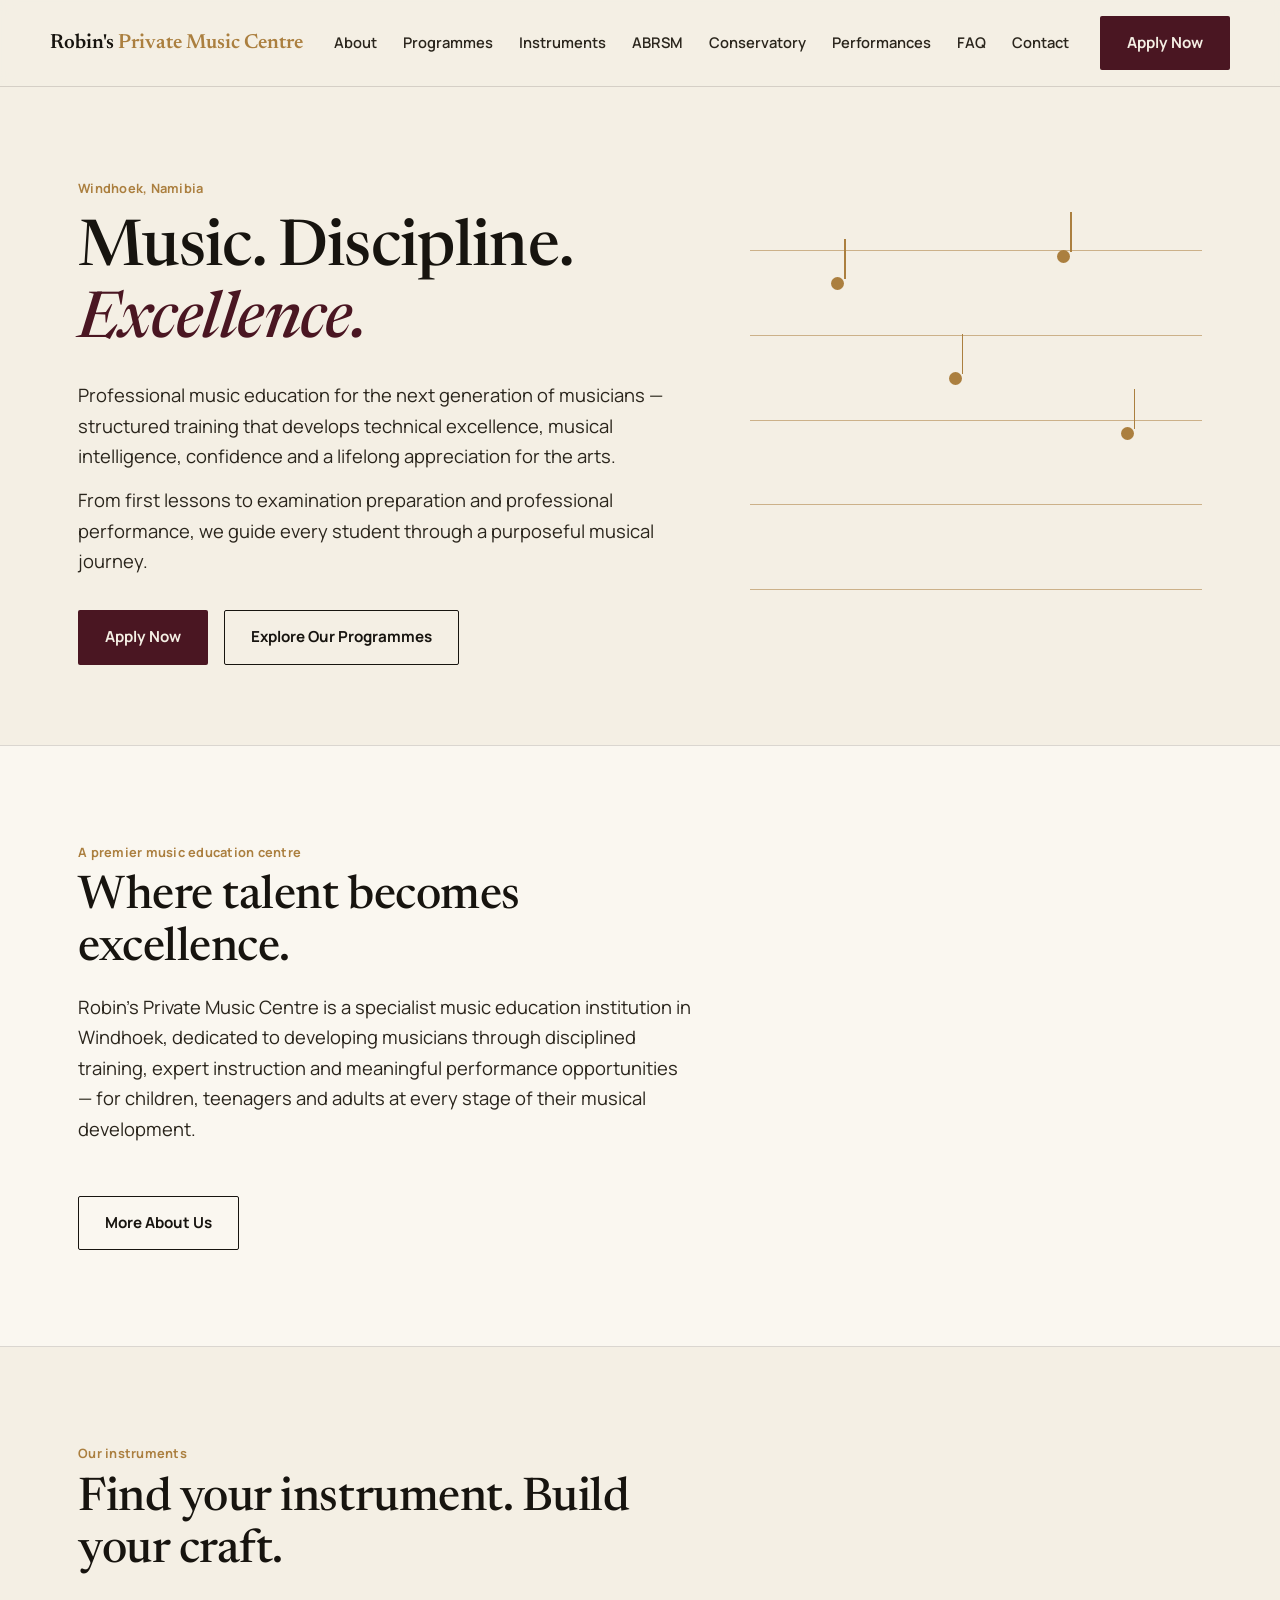
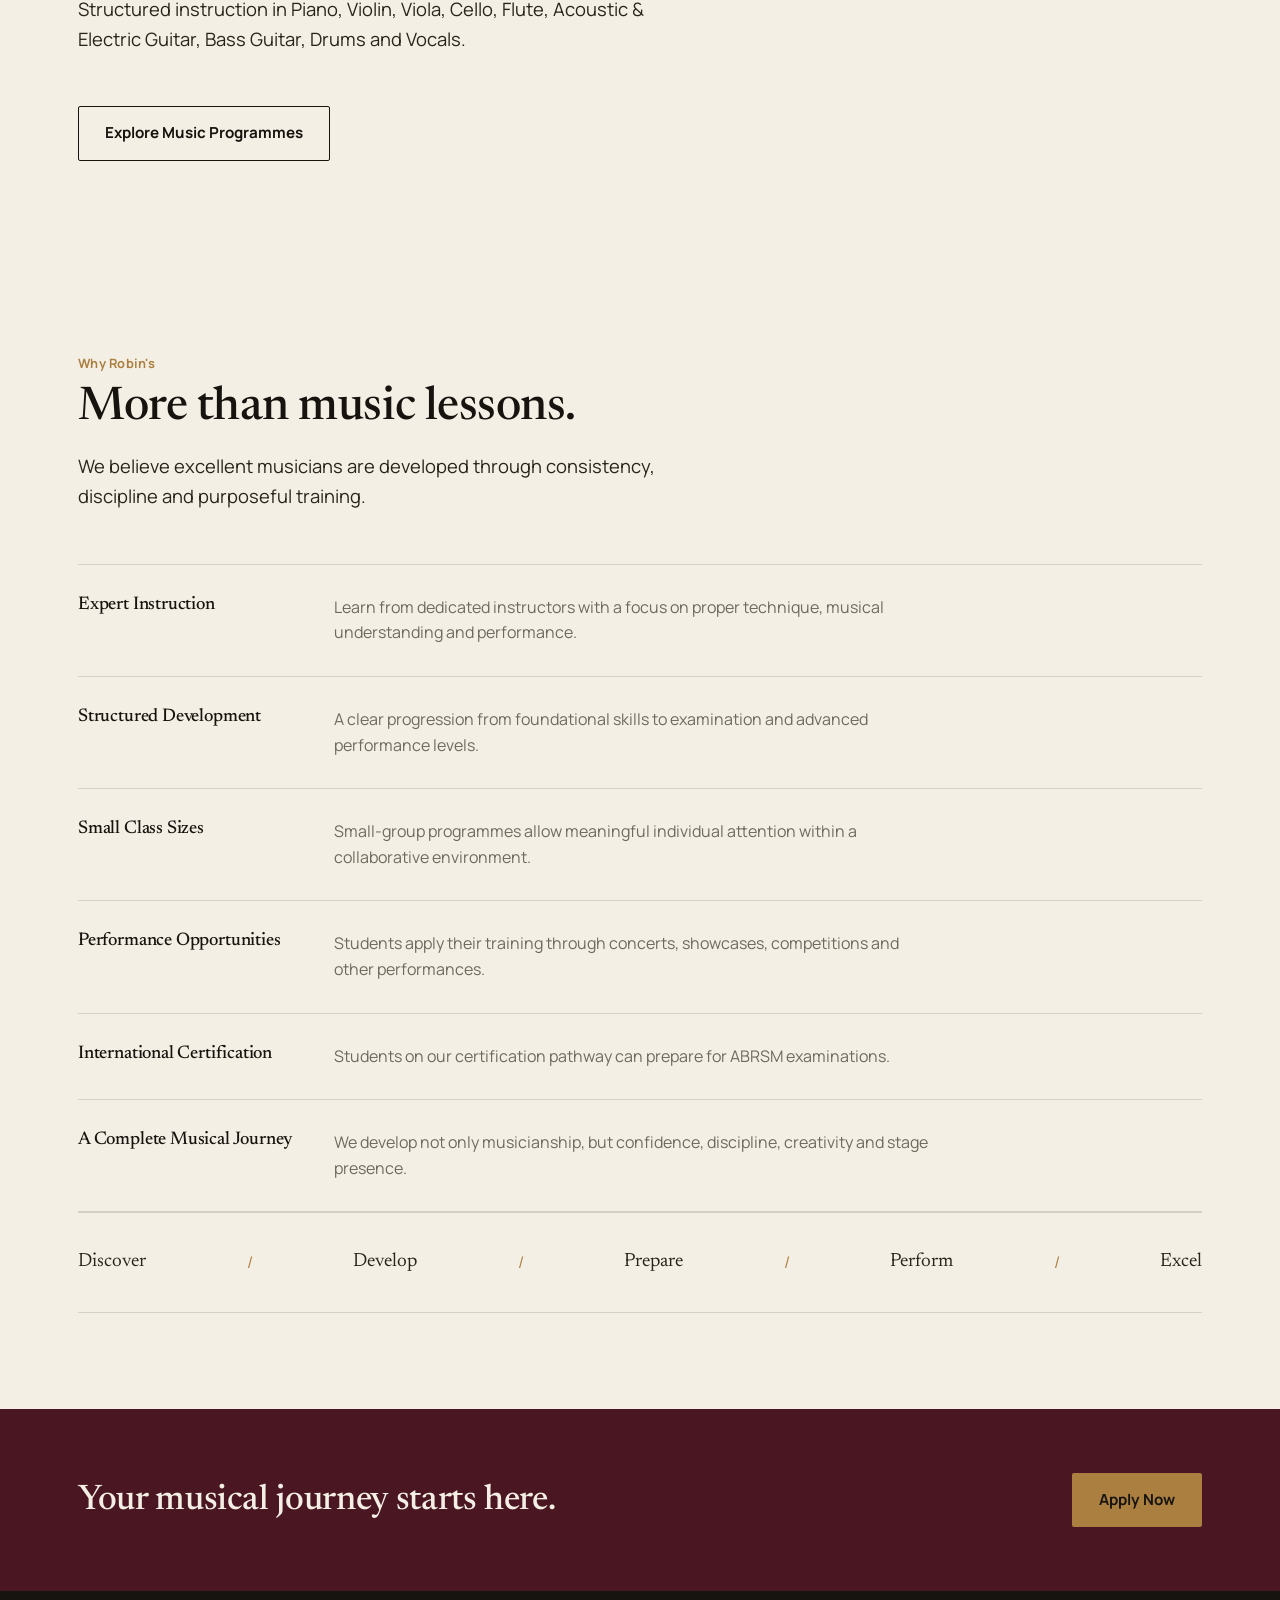
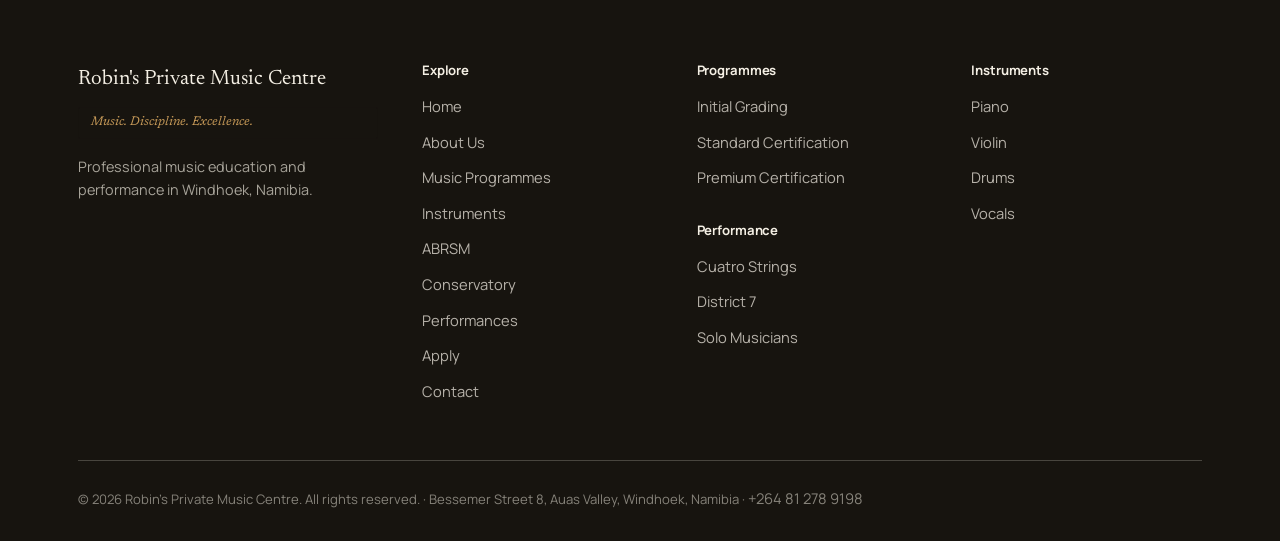
==== index.html @ 7d094260 "Add files via upload" ====
<!DOCTYPE html>
<html lang="en">
<head>
<meta charset="UTF-8">
<meta name="viewport" content="width=device-width, initial-scale=1.0">
<title>Home — Robin's Private Music Centre</title>
<meta name="description" content="Structured music education in Windhoek, Namibia — piano, strings, guitar, drums, vocals and more, with ABRSM certification pathways.">
<link rel="preconnect" href="https://fonts.googleapis.com">
<link rel="preconnect" href="https://fonts.gstatic.com" crossorigin>
<link href="https://fonts.googleapis.com/css2?family=Newsreader:ital,opsz,wght@0,6..72,400;0,6..72,500;0,6..72,600;1,6..72,400;1,6..72,500&family=Manrope:wght@400;500;600;700;800&display=swap" rel="stylesheet">
<link rel="stylesheet" href="css/styles.css">
</head>
<body>
<header>
  <div class="wrap nav-row">
    <a class="brand" href="index.html">Robin's <em>Private Music Centre</em></a>
    <button class="menu-toggle" id="menuToggle" aria-label="Toggle menu" aria-expanded="false">
      <span></span><span></span><span></span>
    </button>
    <nav class="main-nav" id="mainNav">
      <ul>
        <li><a href="about.html" data-page="about.html">About</a></li>
        <li><a href="programmes.html" data-page="programmes.html">Programmes</a></li>
        <li><a href="instruments.html" data-page="instruments.html">Instruments</a></li>
        <li><a href="abrsm.html" data-page="abrsm.html">ABRSM</a></li>
        <li><a href="conservatory.html" data-page="conservatory.html">Conservatory</a></li>
        <li><a href="performances.html" data-page="performances.html">Performances</a></li>
        <li><a href="faq.html" data-page="faq.html">FAQ</a></li>
        <li><a href="contact.html" data-page="contact.html">Contact</a></li>
      </ul>
    </nav>
    <div class="nav-cta">
      <a href="apply.html" class="btn btn-primary">Apply Now</a>
    </div>
  </div>
</header>

<main>

  <section class="hero" id="home">
    <div class="wrap hero-grid">
      <div>
        <span class="eyebrow-label">Windhoek, Namibia</span>
        <h1 style="margin-top:14px;">Music. Discipline. <i>Excellence.</i></h1>
        <p class="lede" style="margin-top:20px;">Professional music education for the next generation of musicians — structured training that develops technical excellence, musical intelligence, confidence and a lifelong appreciation for the arts.</p>
        <p class="lede" style="margin-top:14px;">From first lessons to examination preparation and professional performance, we guide every student through a purposeful musical journey.</p>
        <div class="hero-actions">
          <a href="apply.html" class="btn btn-primary">Apply Now</a>
          <a href="programmes.html" class="btn btn-outline">Explore Our Programmes</a>
        </div>
      </div>
      <div class="hero-art" aria-hidden="true">
        <div class="staff brass">
          <span></span><span></span><span></span><span></span><span></span>
        </div>
        <div class="note" style="left:18%; top:8%;"></div>
        <div class="note" style="left:44%; top:36%;"></div>
        <div class="note" style="left:68%; top:0%;"></div>
        <div class="note" style="left:82%; top:52%;"></div>
      </div>
    </div>
  </section>

  <section class="bg-paper">
    <div class="wrap">
      <div class="section-head">
        <span class="eyebrow-label">A premier music education centre</span>
        <h2>Where talent becomes excellence.</h2>
        <p class="lede">Robin's Private Music Centre is a specialist music education institution in Windhoek, dedicated to developing musicians through disciplined training, expert instruction and meaningful performance opportunities — for children, teenagers and adults at every stage of their musical development.</p>
      </div>
      <a href="about.html" class="btn btn-outline">More About Us</a>
    </div>
  </section>

  <section>
    <div class="wrap">
      <div class="section-head">
        <span class="eyebrow-label">Our instruments</span>
        <h2>Find your instrument. Build your craft.</h2>
        <p class="lede">Structured instruction in Piano, Violin, Viola, Cello, Flute, Acoustic &amp; Electric Guitar, Bass Guitar, Drums and Vocals.</p>
      </div>
      <a href="instruments.html" class="btn btn-outline">Explore Music Programmes</a>
    </div>
  </section>

  <section id="why">
    <div class="wrap">
      <div class="section-head">
        <span class="eyebrow-label">Why Robin's</span>
        <h2>More than music lessons.</h2>
        <p class="lede">We believe excellent musicians are developed through consistency, discipline and purposeful training.</p>
      </div>
      <div class="feature-list">
        <div class="feature-row"><h4>Expert Instruction</h4><p>Learn from dedicated instructors with a focus on proper technique, musical understanding and performance.</p></div>
        <div class="feature-row"><h4>Structured Development</h4><p>A clear progression from foundational skills to examination and advanced performance levels.</p></div>
        <div class="feature-row"><h4>Small Class Sizes</h4><p>Small-group programmes allow meaningful individual attention within a collaborative environment.</p></div>
        <div class="feature-row"><h4>Performance Opportunities</h4><p>Students apply their training through concerts, showcases, competitions and other performances.</p></div>
        <div class="feature-row"><h4>International Certification</h4><p>Students on our certification pathway can prepare for ABRSM examinations.</p></div>
        <div class="feature-row"><h4>A Complete Musical Journey</h4><p>We develop not only musicianship, but confidence, discipline, creativity and stage presence.</p></div>
      </div>
    </div>
    <div class="wrap">
      <div class="journey">
        <span>Discover</span><span class="arrow">/</span>
        <span>Develop</span><span class="arrow">/</span>
        <span>Prepare</span><span class="arrow">/</span>
        <span>Perform</span><span class="arrow">/</span>
        <span>Excel</span>
      </div>
    </div>
  </section>

  <section class="cta-band">
    <div class="wrap">
      <h2>Your musical journey starts here.</h2>
      <a href="apply.html" class="btn btn-brass">Apply Now</a>
    </div>
  </section>
</main>

<footer>
  <div class="wrap">
    <div class="footer-grid">
      <div>
        <div class="brand-foot">Robin's Private Music Centre</div>
        <p class="tag">Music. Discipline. Excellence.</p>
        <p style="font-size:0.9rem; max-width:32ch; color:rgba(244,239,228,0.65);">Professional music education and performance in Windhoek, Namibia.</p>
      </div>
      <div>
        <h4>Explore</h4>
        <ul>
          <li><a href="index.html">Home</a></li>
          <li><a href="about.html">About Us</a></li>
          <li><a href="programmes.html">Music Programmes</a></li>
          <li><a href="instruments.html">Instruments</a></li>
          <li><a href="abrsm.html">ABRSM</a></li>
          <li><a href="conservatory.html">Conservatory</a></li>
          <li><a href="performances.html">Performances</a></li>
          <li><a href="apply.html">Apply</a></li>
          <li><a href="contact.html">Contact</a></li>
        </ul>
      </div>
      <div>
        <h4>Programmes</h4>
        <ul>
          <li><a href="programmes.html">Initial Grading</a></li>
          <li><a href="programmes.html">Standard Certification</a></li>
          <li><a href="programmes.html">Premium Certification</a></li>
        </ul>
        <h4 style="margin-top:32px;">Performance</h4>
        <ul>
          <li><a href="performances.html">Cuatro Strings</a></li>
          <li><a href="performances.html">District 7</a></li>
          <li><a href="performances.html">Solo Musicians</a></li>
        </ul>
      </div>
      <div>
        <h4>Instruments</h4>
        <ul>
          <li><a href="instruments.html?i=Piano">Piano</a></li>
          <li><a href="instruments.html?i=Violin">Violin</a></li>
          <li><a href="instruments.html?i=Drums">Drums</a></li>
          <li><a href="instruments.html?i=Vocals">Vocals</a></li>
        </ul>
      </div>
    </div>
    <div class="footer-bottom">
      &copy; <span id="year"></span> Robin's Private Music Centre. All rights reserved. &middot; Bessemer Street 8, Auas Valley, Windhoek, Namibia &middot; <a href="tel:+264812789198" style="color:inherit;">+264 81 278 9198</a>
    </div>
  </div>
</footer>

<script src="js/main.js"></script>
</body>
</html>
---- css/styles.css ----
:root{
  --ink:#17140f;
  --ink-soft:#2a251c;
  --ivory:#f4efe4;
  --ivory-dim:#eae1cd;
  --paper:#faf7f0;
  --brass:#ab7f3f;
  --brass-light:#c79a58;
  --wine:#4a1622;
  --wood:#5c4030;
  --mute:#6f6a5e;
  --line: rgba(23,20,15,0.14);
  --line-on-dark: rgba(244,239,228,0.22);
  --serif:'Newsreader', Georgia, serif;
  --sans:'Manrope', -apple-system, sans-serif;
  --maxw: 1180px;
}
*{box-sizing:border-box;}
html{scroll-behavior:smooth;}
body{
  margin:0;
  background:var(--ivory);
  color:var(--ink);
  font-family:var(--sans);
  font-size:16px;
  line-height:1.6;
  -webkit-font-smoothing:antialiased;
}
img,svg{display:block;max-width:100%;}
a{color:inherit;}
.wrap{max-width:var(--maxw); margin:0 auto; padding:0 28px;}
h1,h2,h3,h4{font-family:var(--serif); font-weight:500; margin:0; line-height:1.12; letter-spacing:-0.01em;}
h1{font-size:clamp(2.4rem, 5.5vw, 4rem); font-weight:500;}
h2{font-size:clamp(1.9rem, 4vw, 2.9rem);}
h3{font-size:1.35rem;}
p{margin:0;}
.lede{font-size:1.15rem; color:var(--ink-soft); max-width:56ch; line-height:1.65;}
.eyebrow-label{font-family:var(--sans); font-size:0.8rem; color:var(--brass); font-weight:700; letter-spacing:0.02em;}
section{padding:96px 0;}
@media (max-width:720px){ section{padding:64px 0;} .wrap{padding:0 20px;} }

/* Staff-line motif */
.staff{display:flex; flex-direction:column; gap:7px; width:100%;}
.staff span{display:block; height:1px; background:var(--line);}
.staff.on-dark span{background:var(--line-on-dark);}
.staff.brass span{background:var(--brass); opacity:0.55;}

/* Buttons */
.btn{
  display:inline-flex; align-items:center; gap:10px;
  font-family:var(--sans); font-weight:700; font-size:0.95rem;
  padding:14px 26px; border-radius:2px; border:1px solid transparent;
  cursor:pointer; text-decoration:none; transition:background .2s ease, color .2s ease, border-color .2s ease;
}
.btn-primary{background:var(--wine); color:var(--ivory);}
.btn-primary:hover{background:#5f1c2b;}
.btn-outline{border-color:var(--ink); color:var(--ink); background:transparent;}
.btn-outline:hover{background:var(--ink); color:var(--ivory);}
.btn-outline-light{border-color:var(--line-on-dark); color:var(--ivory); background:transparent;}
.btn-outline-light:hover{background:var(--ivory); color:var(--ink);}
.btn-brass{background:var(--brass); color:var(--ink);}
.btn-brass:hover{background:var(--brass-light);}

/* Nav */
header{
  position:sticky; top:0; z-index:50;
  background:rgba(244,239,228,0.92); backdrop-filter:blur(8px);
  border-bottom:1px solid var(--line);
}
.nav-row{display:flex; align-items:center; justify-content:space-between; padding:16px 0;}
.brand{font-family:var(--serif); font-size:1.28rem; font-weight:600; text-decoration:none; color:var(--ink);}
.brand em{color:var(--brass); font-style:normal;}
nav ul{display:flex; gap:26px; list-style:none; margin:0; padding:0; align-items:center;}
nav a{text-decoration:none; font-size:0.92rem; font-weight:600; color:var(--ink-soft); padding:6px 0; border-bottom:1px solid transparent;}
nav a:hover, nav a.active{border-bottom-color:var(--brass); color:var(--ink);}
.nav-cta{display:flex; align-items:center; gap:18px;}
.menu-toggle{display:none; background:none; border:none; cursor:pointer; padding:6px;}
.menu-toggle span{display:block; width:24px; height:2px; background:var(--ink); margin:5px 0;}
@media (max-width:980px){
  nav.main-nav{position:fixed; top:65px; left:0; right:0; bottom:0; background:var(--ivory); padding:30px 28px; transform:translateX(100%); transition:transform .3s ease; overflow-y:auto;}
  nav.main-nav.open{transform:translateX(0);}
  nav.main-nav ul{flex-direction:column; align-items:flex-start; gap:6px;}
  nav.main-nav a{display:block; padding:14px 0; font-size:1.1rem; width:100%; border-bottom:1px solid var(--line);}
  .menu-toggle{display:block;}
  .nav-cta .btn{display:none;}
}

/* Page hero (subpages) */
.page-hero{padding:76px 0 64px; border-bottom:1px solid var(--line);}
.page-hero .eyebrow-label{display:block; margin-bottom:14px;}
.page-hero h1{margin-bottom:18px;}
.page-hero .lede{margin-top:0;}
.breadcrumb{font-size:0.82rem; color:var(--mute); margin-bottom:18px;}
.breadcrumb a{text-decoration:none; border-bottom:1px solid var(--line);}

/* Home hero */
.hero{padding:88px 0 80px; position:relative; overflow:hidden;}
.hero-grid{display:grid; grid-template-columns:1.15fr 0.85fr; gap:60px; align-items:center;}
@media (max-width:900px){ .hero-grid{grid-template-columns:1fr;} }
.hero h1{margin-bottom:22px;}
.hero h1 i{font-style:italic; color:var(--wine);}
.hero-actions{display:flex; gap:16px; margin-top:34px; flex-wrap:wrap;}
.hero-art{position:relative; height:340px;}
.hero-art .staff{position:absolute; inset:0; justify-content:space-between;}
.note{position:absolute; width:13px; height:13px; border-radius:50%; background:var(--brass);}
.note::after{content:''; position:absolute; right:-1.5px; top:-38px; width:1.5px; height:40px; background:var(--brass);}
@keyframes drawIn{ from{opacity:0; transform:translateY(14px);} to{opacity:1; transform:translateY(0);} }
.hero-grid > *{animation:drawIn .8s ease both;}
.hero-grid > *:nth-child(2){animation-delay:.15s;}

/* Section headers */
.section-head{max-width:640px; margin-bottom:52px;}
.section-head .eyebrow-label{display:block; margin-bottom:10px;}
.section-head h2{margin-bottom:16px;}

.bg-paper{background:var(--paper); border-top:1px solid var(--line); border-bottom:1px solid var(--line);}

/* About */
.about-grid{display:grid; grid-template-columns:1fr 1fr; gap:64px;}
@media (max-width:860px){ .about-grid{grid-template-columns:1fr; gap:40px;} }
.vmv{display:grid; gap:28px; margin-top:8px;}
.vmv h4{color:var(--wine); font-size:1.05rem; margin-bottom:6px;}
.values-row{display:grid; grid-template-columns:repeat(5,1fr); gap:0; margin-top:56px; border-top:1px solid var(--line);}
.values-row div{padding:26px 18px 0; border-left:1px solid var(--line);}
.values-row div:first-child{border-left:none;}
.values-row h4{font-size:1rem; margin-bottom:8px;}
.values-row p{font-size:0.92rem; color:var(--mute);}
@media (max-width:860px){ .values-row{grid-template-columns:1fr 1fr;} .values-row div{border-left:none; border-top:1px solid var(--line); padding-top:22px;} }

/* Feature list */
.feature-list{display:grid; gap:0; margin-top:10px;}
.feature-row{display:grid; grid-template-columns:220px 1fr; gap:36px; padding:30px 0; border-top:1px solid var(--line);}
.feature-row:last-child{border-bottom:1px solid var(--line);}
.feature-row h4{color:var(--ink); font-size:1.15rem;}
.feature-row p{color:var(--mute); max-width:60ch;}
@media (max-width:720px){ .feature-row{grid-template-columns:1fr; gap:10px;} }

/* Journey strip */
.journey{display:flex; align-items:center; justify-content:space-between; flex-wrap:wrap; gap:14px; padding:34px 0; border-top:1px solid var(--line); border-bottom:1px solid var(--line); font-family:var(--serif); font-size:1.2rem; color:var(--ink-soft);}
.journey span.arrow{color:var(--brass); font-family:var(--sans); font-size:1rem;}

/* Instruments */
.instruments-panel{display:grid; grid-template-columns:280px 1fr; gap:0; border:1px solid var(--line); background:var(--paper);}
@media (max-width:800px){ .instruments-panel{grid-template-columns:1fr;} }
.instrument-list{border-right:1px solid var(--line); display:flex; flex-direction:column;}
@media (max-width:800px){ .instrument-list{border-right:none; border-bottom:1px solid var(--line); flex-direction:row; overflow-x:auto;} }
.instrument-tab{
  text-align:left; background:none; border:none; border-bottom:1px solid var(--line);
  font-family:var(--serif); font-size:1.05rem; padding:18px 26px; cursor:pointer; color:var(--mute);
  display:flex; justify-content:space-between; align-items:center; white-space:nowrap;
}
.instrument-tab:hover{color:var(--ink);}
.instrument-tab.active{color:var(--ink); background:var(--ivory); font-weight:600;}
.instrument-tab .num{font-family:var(--sans); font-size:0.75rem; color:var(--brass); margin-left:14px;}
.instrument-detail{padding:48px; display:none;}
.instrument-detail.active{display:block;}
.instrument-detail h3{margin-bottom:6px;}
.instrument-detail .tagline{font-family:var(--serif); font-style:italic; color:var(--wine); font-size:1.15rem; display:block; margin-bottom:18px;}
.instrument-detail p{color:var(--ink-soft); max-width:62ch; margin-bottom:22px;}
.instrument-detail .prog-note{font-size:0.9rem; color:var(--mute); border-top:1px solid var(--line); padding-top:18px;}
.instrument-detail .prog-note b{color:var(--ink);}
@media (max-width:600px){ .instrument-detail{padding:30px 24px;} }

/* Programmes */
.prog-table{width:100%; border-collapse:collapse; margin-top:10px;}
.prog-table th{text-align:left; font-family:var(--sans); font-size:0.8rem; color:var(--mute); font-weight:700; padding:0 20px 16px 0; border-bottom:1px solid var(--ink);}
.prog-table td{padding:26px 20px 26px 0; border-bottom:1px solid var(--line); vertical-align:top;}
.prog-table tr td:first-child{width:26%;}
.prog-name{font-family:var(--serif); font-size:1.3rem;}
.prog-fee{font-family:var(--serif); font-size:1.5rem; color:var(--wine);}
.prog-fee small{font-family:var(--sans); font-size:0.8rem; color:var(--mute); display:block; margin-top:2px;}
.prog-desc{color:var(--mute); font-size:0.94rem; max-width:42ch;}
@media (max-width:760px){
  .prog-table, .prog-table thead, .prog-table tbody, .prog-table th, .prog-table td, .prog-table tr{display:block;}
  .prog-table thead{display:none;}
  .prog-table tr{padding:26px 0; border-bottom:1px solid var(--line);}
  .prog-table td{border-bottom:none; padding:6px 0;}
}
.prog-cta{margin-top:44px; display:flex; gap:16px; flex-wrap:wrap;}

/* ABRSM */
.abrsm-grid{display:grid; grid-template-columns:1fr 1fr; gap:70px;}
@media (max-width:860px){ .abrsm-grid{grid-template-columns:1fr; gap:38px;} }
.abrsm-list{display:grid; gap:24px;}
.abrsm-item{display:grid; grid-template-columns:34px 1fr; gap:16px; border-top:1px solid var(--line); padding-top:20px;}
.abrsm-item span.mark{font-family:var(--serif); font-style:italic; color:var(--brass); font-size:1.3rem;}
.abrsm-item h4{font-size:1rem; margin-bottom:6px;}
.abrsm-item p{color:var(--mute); font-size:0.92rem;}

/* Conservatory (dark) */
.dark-section{background:var(--ink); color:var(--ivory);}
.dark-section .eyebrow-label{color:var(--brass-light);}
.dark-section .lede{color:rgba(244,239,228,0.78);}
.dark-section h1, .dark-section h2{color:var(--ivory);}
.cons-grid{display:grid; grid-template-columns:1.1fr 0.9fr; gap:70px; align-items:start;}
@media (max-width:900px){ .cons-grid{grid-template-columns:1fr; gap:40px;} }
.cons-cats{display:grid; gap:26px;}
.cons-cats h4{color:var(--brass-light); font-size:0.95rem; margin-bottom:8px;}
.cons-cats ul{margin:0; padding:0; list-style:none; display:flex; flex-wrap:wrap; gap:8px 14px;}
.cons-cats li{font-size:0.9rem; color:rgba(244,239,228,0.7); position:relative; padding-left:14px;}
.cons-cats li::before{content:'—'; position:absolute; left:0; color:var(--brass);}
.cons-actions{margin-top:38px; display:flex; gap:16px; flex-wrap:wrap;}

/* Performances */
.ensemble-grid{display:grid; grid-template-columns:1fr 1fr; gap:0; border-top:1px solid var(--line); border-bottom:1px solid var(--line); margin-bottom:56px;}
.ensemble{padding:40px; border-left:1px solid var(--line);}
.ensemble:first-child{border-left:none;}
@media (max-width:760px){ .ensemble-grid{grid-template-columns:1fr;} .ensemble{border-left:none; border-top:1px solid var(--line);} .ensemble:first-child{border-top:none;} }
.ensemble .eyebrow-label{display:block; margin-bottom:8px;}
.ensemble h3{margin-bottom:14px;}
.ensemble p.desc{color:var(--mute); margin-bottom:22px;}
.tag-row{display:flex; flex-wrap:wrap; gap:8px; margin-bottom:26px;}
.tag{font-size:0.78rem; color:var(--ink-soft); border:1px solid var(--line); padding:5px 12px; border-radius:2px;}
.event-types{display:grid; grid-template-columns:repeat(3,1fr); gap:0; border-top:1px solid var(--line);}
.event-types div{padding:28px 24px 0; border-left:1px solid var(--line);}
.event-types div:first-child{border-left:none;}
@media (max-width:760px){ .event-types{grid-template-columns:1fr;} .event-types div{border-left:none; border-top:1px solid var(--line); padding-top:22px;} }
.event-types h4{font-size:1rem; margin-bottom:8px;}
.event-types p{color:var(--mute); font-size:0.9rem; margin-bottom:14px;}
.event-types a{font-size:0.85rem; font-weight:700; color:var(--wine); text-decoration:none;}

/* Development */
.dev-grid{display:grid; grid-template-columns:1fr 1fr; gap:70px; align-items:start;}
@media (max-width:860px){ .dev-grid{grid-template-columns:1fr; gap:36px;} }
.dev-list{list-style:none; margin:0; padding:0; display:grid; gap:0;}
.dev-list li{padding:14px 0; border-top:1px solid var(--line); color:var(--ink-soft); font-size:0.98rem;}

/* How it works */
.steps{display:grid; grid-template-columns:repeat(5,1fr); gap:0; margin-top:10px;}
@media (max-width:900px){ .steps{grid-template-columns:1fr; }}
.step{padding:28px 24px 0 0; border-left:1px solid var(--line);}
.step:first-child{border-left:none;}
@media (max-width:900px){ .step{border-left:none; border-top:1px solid var(--line); padding:24px 0 0;} }
.step .stepnum{font-family:var(--serif); font-style:italic; font-size:1.6rem; color:var(--brass); display:block; margin-bottom:14px;}
.step h4{font-size:1rem; margin-bottom:8px;}
.step p{font-size:0.9rem; color:var(--mute);}

/* Fees quick table */
.fee-quick{width:100%; border-collapse:collapse; margin-top:10px; font-size:0.94rem;}
.fee-quick th{text-align:left; padding:12px 16px; border-bottom:1px solid var(--ink); font-size:0.78rem; color:var(--mute); font-weight:700;}
.fee-quick td{padding:16px; border-bottom:1px solid var(--line);}
.fee-quick tr td:first-child, .fee-quick tr th:first-child{padding-left:0;}
.fee-note{color:var(--mute); font-size:0.88rem; margin-top:22px; max-width:60ch;}

/* Forms */
.form-shell{background:var(--paper); border:1px solid var(--line); padding:48px;}
@media (max-width:600px){ .form-shell{padding:30px 22px;} }
.form-grid{display:grid; grid-template-columns:1fr 1fr; gap:22px;}
@media (max-width:640px){ .form-grid{grid-template-columns:1fr;} }
.field{display:flex; flex-direction:column; gap:8px; margin-bottom:22px;}
.field.full{grid-column:1 / -1;}
.field label{font-size:0.82rem; font-weight:700; color:var(--ink-soft);}
.field input, .field select, .field textarea{
  font-family:var(--sans); font-size:0.98rem; padding:13px 14px; border:1px solid var(--line);
  background:var(--ivory); color:var(--ink); border-radius:1px;
}
.field input:focus, .field select:focus, .field textarea:focus{outline:2px solid var(--brass); outline-offset:1px; border-color:var(--brass);}
.field textarea{resize:vertical; min-height:110px;}
.checkbox-grid{display:grid; grid-template-columns:repeat(2,1fr); gap:10px 20px;}
@media (max-width:480px){ .checkbox-grid{grid-template-columns:1fr;} }
.checkbox-item{display:flex; align-items:center; gap:10px; font-size:0.94rem;}
.checkbox-item input{width:16px; height:16px;}
fieldset{border:none; padding:0; margin:0 0 30px;}
legend{font-family:var(--serif); font-size:1.1rem; margin-bottom:16px; padding:0;}
.form-note{font-size:0.85rem; color:var(--mute); margin-top:18px;}
.form-success{display:none; text-align:center; padding:60px 20px;}
.form-success h3{margin-bottom:12px;}
.form-success p{color:var(--mute);}

/* FAQ */
details{border-top:1px solid var(--line); padding:22px 0;}
details:last-child{border-bottom:1px solid var(--line);}
summary{font-family:var(--serif); font-size:1.15rem; cursor:pointer; list-style:none; display:flex; justify-content:space-between; align-items:center; gap:20px;}
summary::-webkit-details-marker{display:none;}
summary::after{content:'+'; font-family:var(--sans); font-size:1.4rem; color:var(--brass); flex-shrink:0; transition:transform .2s ease;}
details[open] summary::after{content:'–';}
details p{color:var(--mute); margin-top:16px; max-width:70ch;}

/* Contact */
.contact-grid{display:grid; grid-template-columns:0.85fr 1.15fr; gap:64px;}
@media (max-width:900px){ .contact-grid{grid-template-columns:1fr; gap:40px;} }
.contact-info dl{margin:34px 0 0; display:grid; gap:22px;}
.contact-info dt{font-size:0.78rem; font-weight:700; color:var(--mute); margin-bottom:4px;}
.contact-info dd{margin:0; font-family:var(--serif); font-size:1.15rem;}
.contact-info a{text-decoration:none; border-bottom:1px solid var(--line);}
.map-frame{border:1px solid var(--line); margin-top:34px; height:260px; overflow:hidden;}
.map-frame iframe{width:100%; height:100%; border:0; filter:grayscale(0.4) contrast(1.05);}

/* CTA band */
.cta-band{background:var(--wine); color:var(--ivory); padding:64px 0;}
.cta-band .wrap{display:flex; align-items:center; justify-content:space-between; gap:30px; flex-wrap:wrap;}
.cta-band h2{color:var(--ivory); font-size:clamp(1.6rem,3vw,2.2rem);}

/* Footer */
footer{background:var(--ink); color:rgba(244,239,228,0.82); padding:72px 0 30px;}
.footer-grid{display:grid; grid-template-columns:1.3fr 1fr 1fr 1fr; gap:44px;}
@media (max-width:800px){ .footer-grid{grid-template-columns:1fr 1fr; gap:36px;} }
@media (max-width:480px){ .footer-grid{grid-template-columns:1fr;} }
footer h4{color:var(--ivory); font-family:var(--sans); font-size:0.82rem; font-weight:700; margin-bottom:16px;}
footer .brand-foot{font-family:var(--serif); color:var(--ivory); font-size:1.3rem; margin-bottom:10px;}
footer p.tag{color:var(--brass-light); font-family:var(--serif); font-style:italic; margin-bottom:16px;}
footer ul{list-style:none; margin:0; padding:0; display:grid; gap:10px;}
footer a{text-decoration:none; font-size:0.92rem; color:rgba(244,239,228,0.72);}
footer a:hover{color:var(--ivory);}
.footer-bottom{border-top:1px solid var(--line-on-dark); margin-top:56px; padding-top:26px; font-size:0.82rem; color:rgba(244,239,228,0.5);}

.sr-only{position:absolute; width:1px; height:1px; overflow:hidden; clip:rect(0,0,0,0);}
@media (prefers-reduced-motion: reduce){ *{animation:none !important; transition:none !important;} }
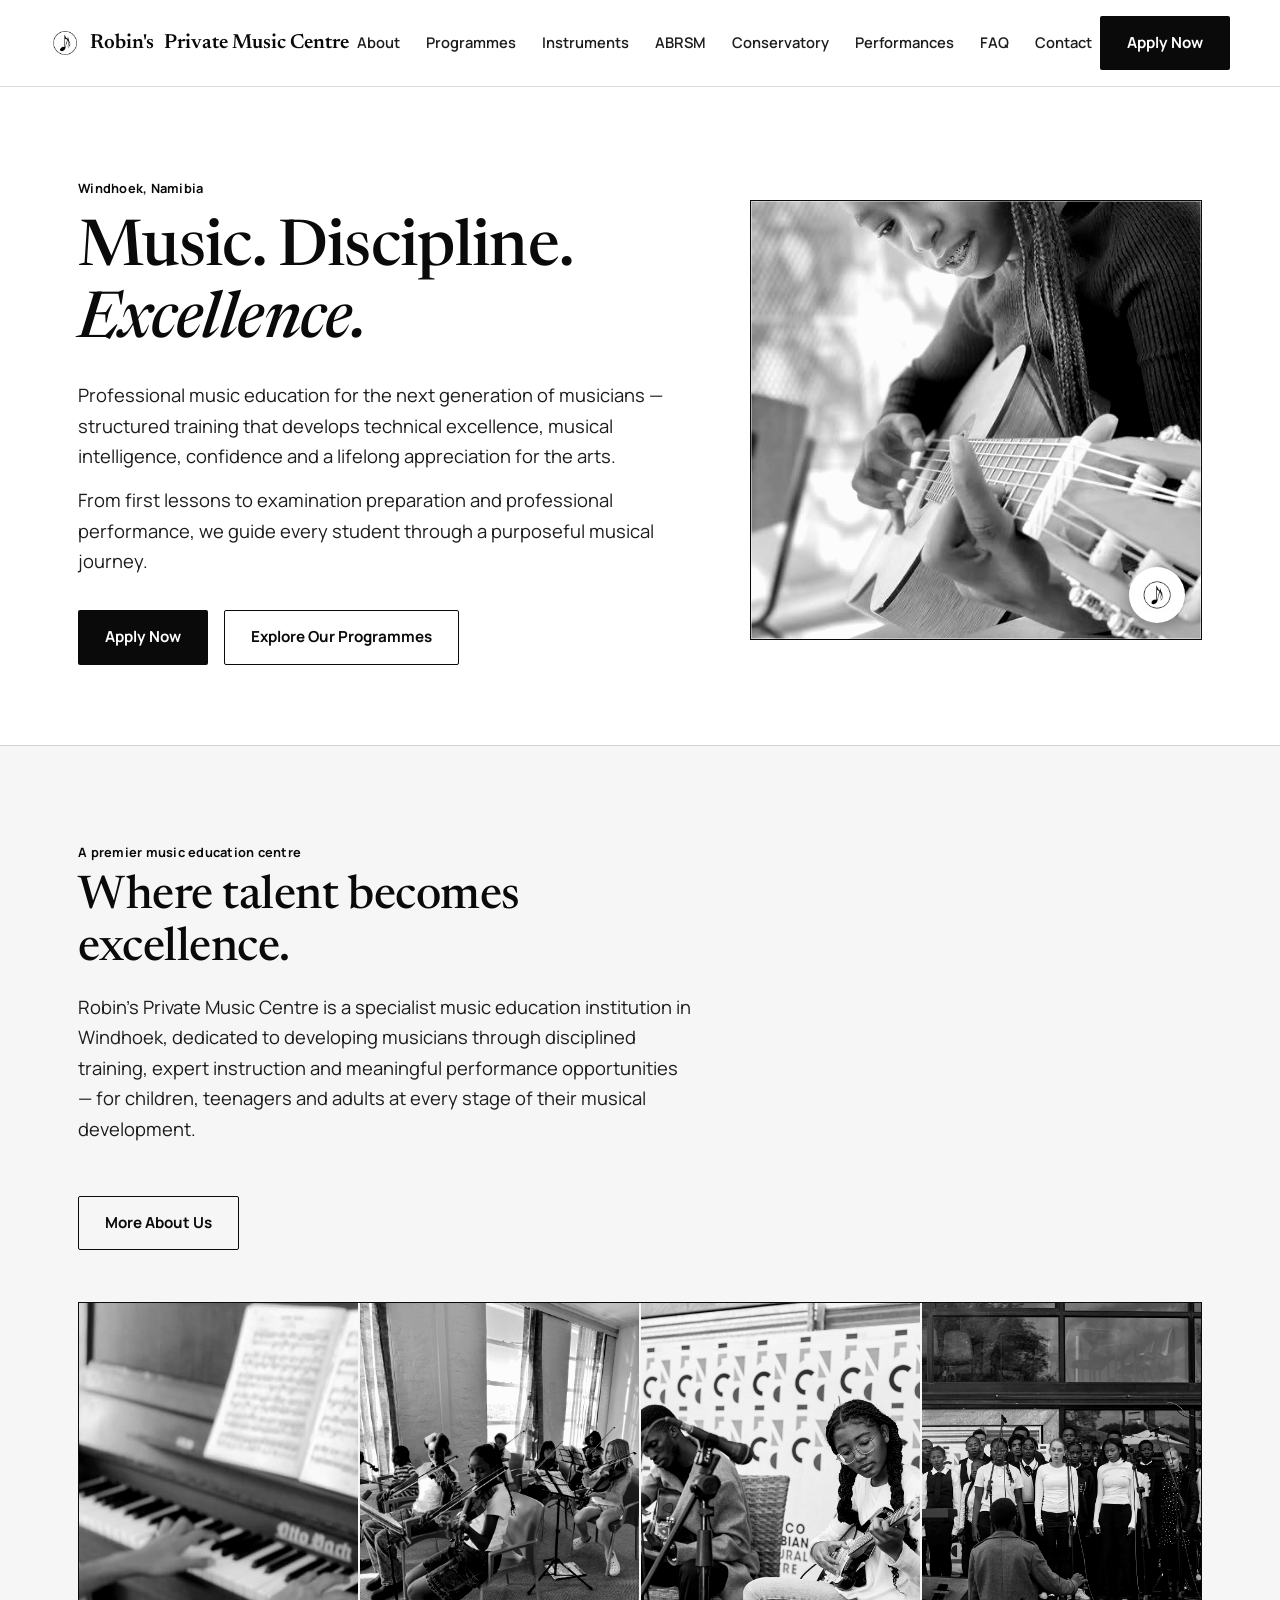
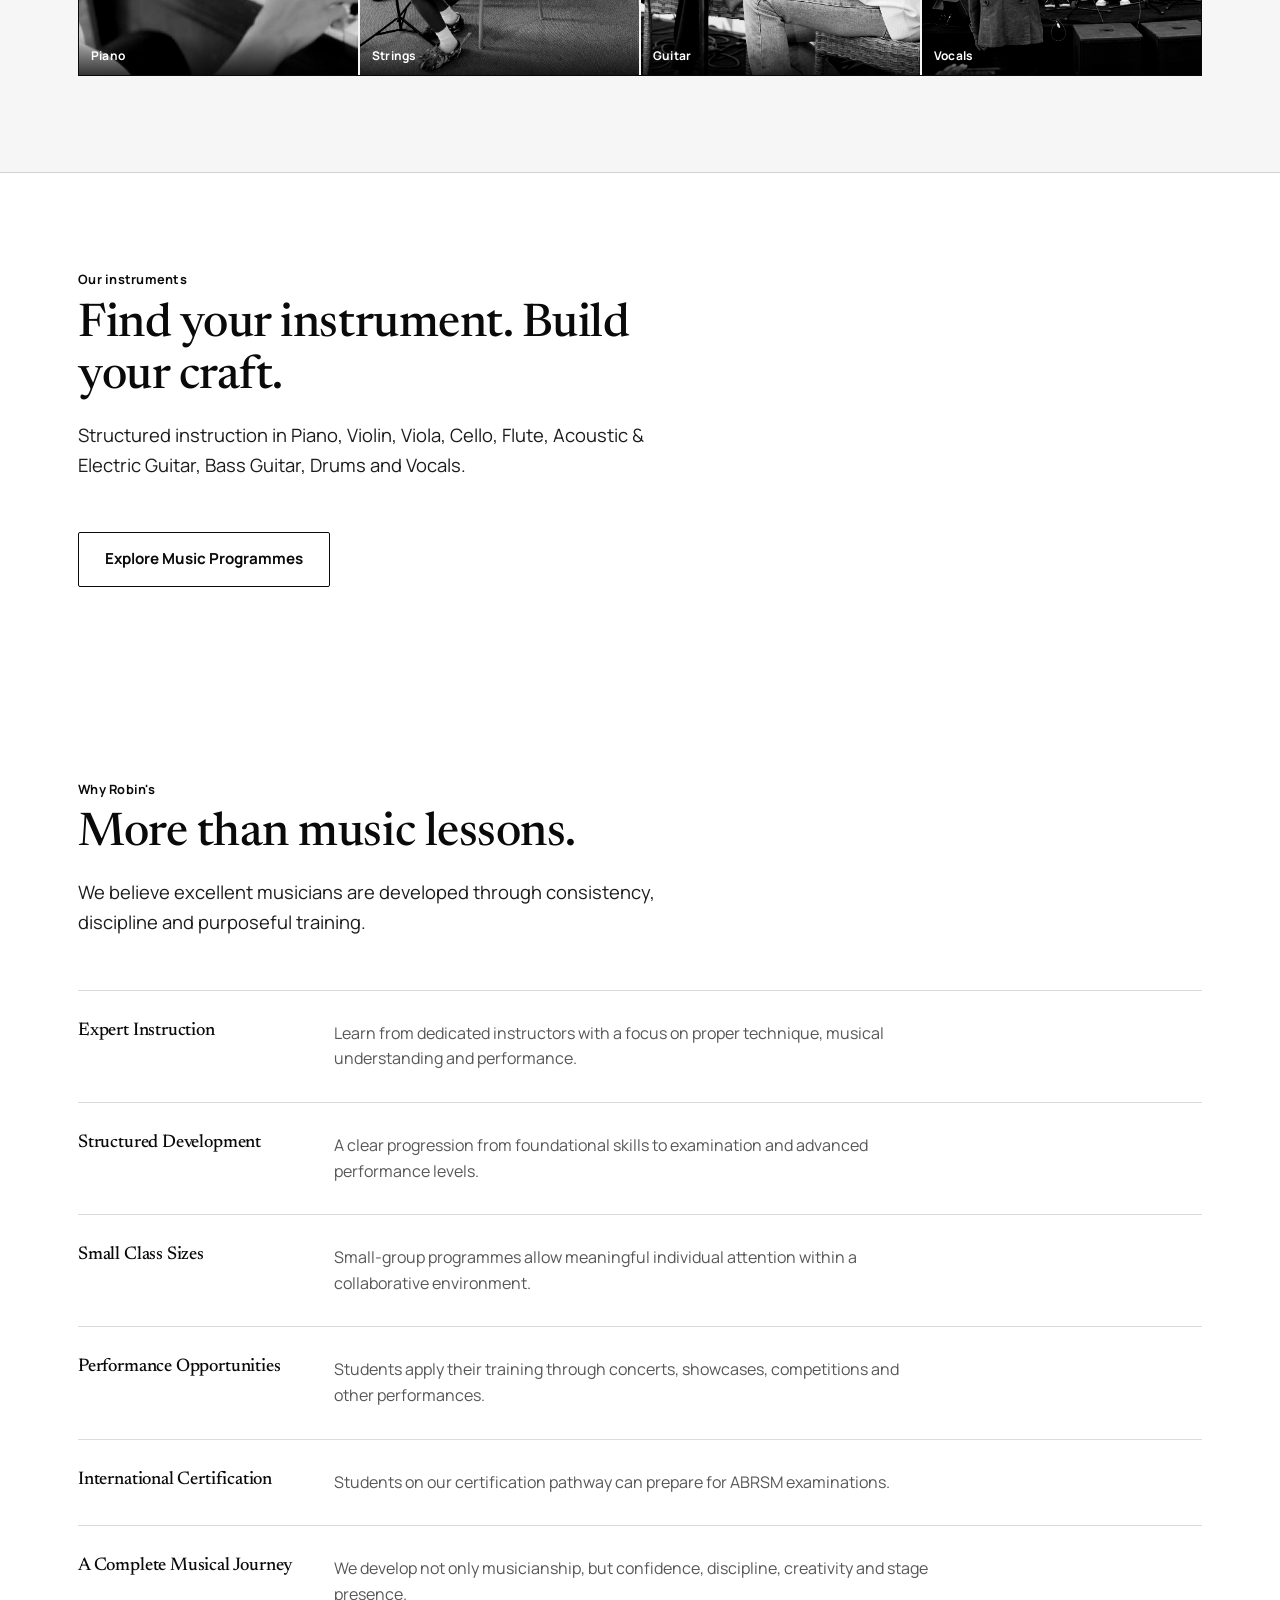
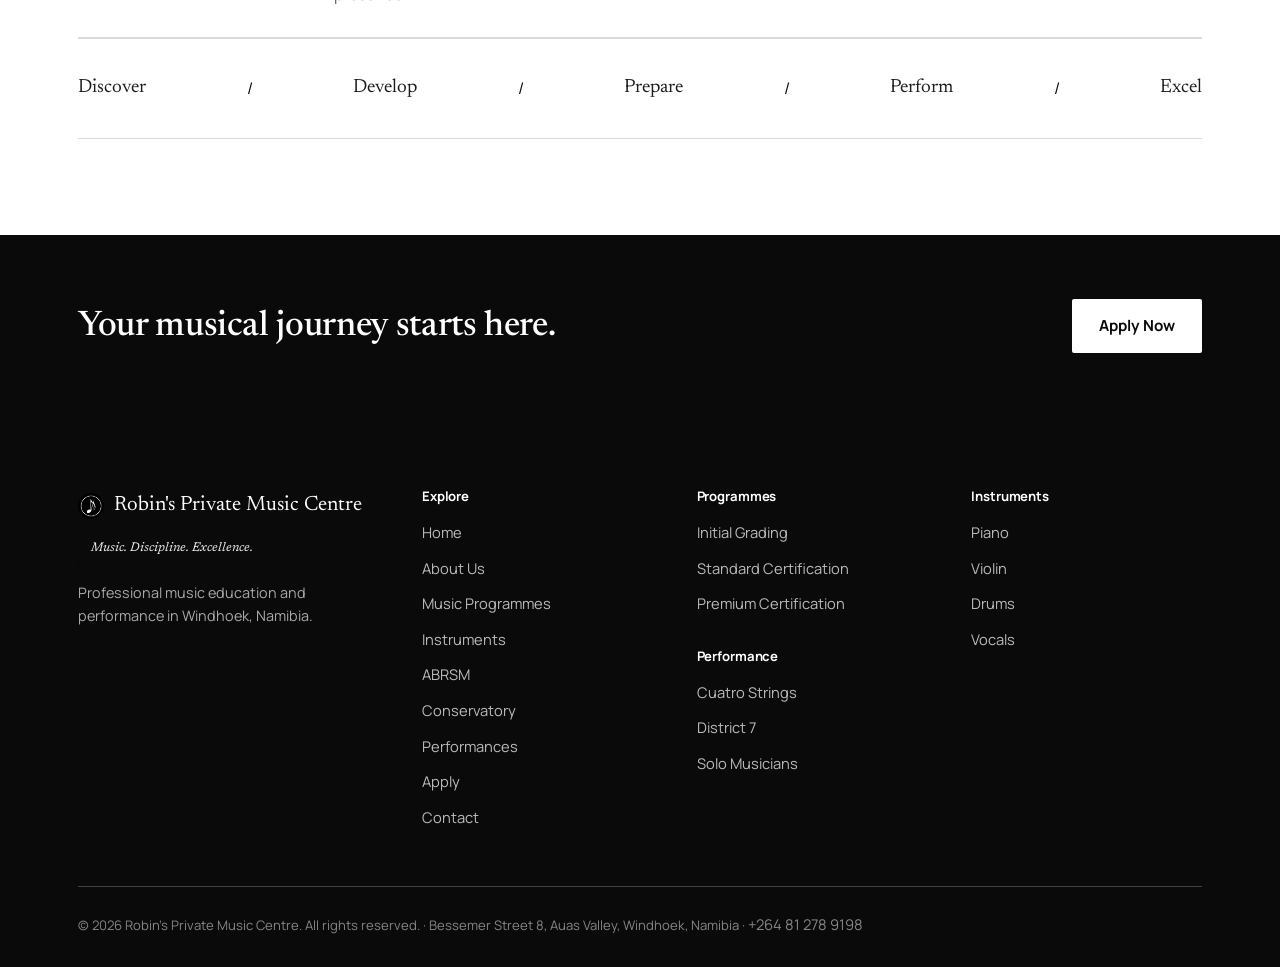
==== commit 9928773f: "Add files via upload" ====
--- a/index.html
+++ b/index.html
@@ -8,12 +8,13 @@
 <link rel="preconnect" href="https://fonts.googleapis.com">
 <link rel="preconnect" href="https://fonts.gstatic.com" crossorigin>
 <link href="https://fonts.googleapis.com/css2?family=Newsreader:ital,opsz,wght@0,6..72,400;0,6..72,500;0,6..72,600;1,6..72,400;1,6..72,500&family=Manrope:wght@400;500;600;700;800&display=swap" rel="stylesheet">
+<link rel="icon" type="image/jpeg" href="images/logo-icon.jpg">
 <link rel="stylesheet" href="css/styles.css">
 </head>
 <body>
 <header>
   <div class="wrap nav-row">
-    <a class="brand" href="index.html">Robin's <em>Private Music Centre</em></a>
+    <a class="brand" href="index.html"><img class="logo-mark" src="images/logo-icon.jpg" alt="Robin's Private Music Centre logo">Robin's <em>Private Music Centre</em></a>
     <button class="menu-toggle" id="menuToggle" aria-label="Toggle menu" aria-expanded="false">
       <span></span><span></span><span></span>
     </button>
@@ -49,14 +50,9 @@
           <a href="programmes.html" class="btn btn-outline">Explore Our Programmes</a>
         </div>
       </div>
-      <div class="hero-art" aria-hidden="true">
-        <div class="staff brass">
-          <span></span><span></span><span></span><span></span><span></span>
-        </div>
-        <div class="note" style="left:18%; top:8%;"></div>
-        <div class="note" style="left:44%; top:36%;"></div>
-        <div class="note" style="left:68%; top:0%;"></div>
-        <div class="note" style="left:82%; top:52%;"></div>
+      <div class="hero-photo">
+        <img class="bw-photo" src="images/guitar-close-portrait.jpg" alt="Student playing acoustic guitar at Robin's Private Music Centre">
+        <div class="hero-badge"><img src="images/logo-icon.jpg" alt=""></div>
       </div>
     </div>
   </section>
@@ -69,6 +65,13 @@
         <p class="lede">Robin's Private Music Centre is a specialist music education institution in Windhoek, dedicated to developing musicians through disciplined training, expert instruction and meaningful performance opportunities — for children, teenagers and adults at every stage of their musical development.</p>
       </div>
       <a href="about.html" class="btn btn-outline">More About Us</a>
+
+      <div class="photo-strip">
+        <figure><img class="bw-photo" src="images/piano-otto-bach.jpg" alt="Student practising piano"><figcaption>Piano</figcaption></figure>
+        <figure><img class="bw-photo" src="images/violin-ensemble-windows.jpg" alt="String ensemble rehearsal"><figcaption>Strings</figcaption></figure>
+        <figure><img class="bw-photo" src="images/duo-guitar-stage.jpg" alt="Guitar duo performing on stage"><figcaption>Guitar</figcaption></figure>
+        <figure><img class="bw-photo" src="images/choir-stage.jpg" alt="Choir performing on stage"><figcaption>Vocals</figcaption></figure>
+      </div>
     </div>
   </section>
 
@@ -122,9 +125,9 @@
   <div class="wrap">
     <div class="footer-grid">
       <div>
-        <div class="brand-foot">Robin's Private Music Centre</div>
+        <div class="brand-foot"><img class="logo-mark" src="images/logo-icon.jpg" alt="Robin's Private Music Centre logo">Robin's Private Music Centre</div>
         <p class="tag">Music. Discipline. Excellence.</p>
-        <p style="font-size:0.9rem; max-width:32ch; color:rgba(244,239,228,0.65);">Professional music education and performance in Windhoek, Namibia.</p>
+        <p style="font-size:0.9rem; max-width:32ch; color:rgba(255,255,255,0.65);">Professional music education and performance in Windhoek, Namibia.</p>
       </div>
       <div>
         <h4>Explore</h4>
--- a/css/styles.css
+++ b/css/styles.css
@@ -1,16 +1,16 @@
 :root{
-  --ink:#17140f;
-  --ink-soft:#2a251c;
-  --ivory:#f4efe4;
-  --ivory-dim:#eae1cd;
-  --paper:#faf7f0;
-  --brass:#ab7f3f;
-  --brass-light:#c79a58;
-  --wine:#4a1622;
-  --wood:#5c4030;
-  --mute:#6f6a5e;
-  --line: rgba(23,20,15,0.14);
-  --line-on-dark: rgba(244,239,228,0.22);
+  --ink:#0a0a0a;
+  --ink-soft:#1c1c1c;
+  --ivory:#ffffff;
+  --ivory-dim:#ececec;
+  --paper:#f6f6f6;
+  --brass:#0a0a0a;
+  --brass-light:#f0f0f0;
+  --wine:#0a0a0a;
+  --wood:#1c1c1c;
+  --mute:#575757;
+  --line: rgba(0,0,0,0.14);
+  --line-on-dark: rgba(255,255,255,0.22);
   --serif:'Newsreader', Georgia, serif;
   --sans:'Manrope', -apple-system, sans-serif;
   --maxw: 1180px;
@@ -58,13 +58,13 @@
 .btn-outline:hover{background:var(--ink); color:var(--ivory);}
 .btn-outline-light{border-color:var(--line-on-dark); color:var(--ivory); background:transparent;}
 .btn-outline-light:hover{background:var(--ivory); color:var(--ink);}
-.btn-brass{background:var(--brass); color:var(--ink);}
-.btn-brass:hover{background:var(--brass-light);}
+.btn-brass{background:#ffffff; color:#0a0a0a;}
+.btn-brass:hover{background:#dcdcdc;}
 
 /* Nav */
 header{
   position:sticky; top:0; z-index:50;
-  background:rgba(244,239,228,0.92); backdrop-filter:blur(8px);
+  background:rgba(255,255,255,0.92); backdrop-filter:blur(8px);
   border-bottom:1px solid var(--line);
 }
 .nav-row{display:flex; align-items:center; justify-content:space-between; padding:16px 0;}
@@ -190,15 +190,15 @@
 /* Conservatory (dark) */
 .dark-section{background:var(--ink); color:var(--ivory);}
 .dark-section .eyebrow-label{color:var(--brass-light);}
-.dark-section .lede{color:rgba(244,239,228,0.78);}
+.dark-section .lede{color:rgba(255,255,255,0.78);}
 .dark-section h1, .dark-section h2{color:var(--ivory);}
 .cons-grid{display:grid; grid-template-columns:1.1fr 0.9fr; gap:70px; align-items:start;}
 @media (max-width:900px){ .cons-grid{grid-template-columns:1fr; gap:40px;} }
 .cons-cats{display:grid; gap:26px;}
 .cons-cats h4{color:var(--brass-light); font-size:0.95rem; margin-bottom:8px;}
 .cons-cats ul{margin:0; padding:0; list-style:none; display:flex; flex-wrap:wrap; gap:8px 14px;}
-.cons-cats li{font-size:0.9rem; color:rgba(244,239,228,0.7); position:relative; padding-left:14px;}
-.cons-cats li::before{content:'—'; position:absolute; left:0; color:var(--brass);}
+.cons-cats li{font-size:0.9rem; color:rgba(255,255,255,0.7); position:relative; padding-left:14px;}
+.cons-cats li::before{content:'—'; position:absolute; left:0; color:var(--brass-light);}
 .cons-actions{margin-top:38px; display:flex; gap:16px; flex-wrap:wrap;}
 
 /* Performances */
@@ -217,7 +217,7 @@
 @media (max-width:760px){ .event-types{grid-template-columns:1fr;} .event-types div{border-left:none; border-top:1px solid var(--line); padding-top:22px;} }
 .event-types h4{font-size:1rem; margin-bottom:8px;}
 .event-types p{color:var(--mute); font-size:0.9rem; margin-bottom:14px;}
-.event-types a{font-size:0.85rem; font-weight:700; color:var(--wine); text-decoration:none;}
+.event-types a{font-size:0.85rem; font-weight:700; color:var(--wine); text-decoration:underline; text-underline-offset:3px;}
 
 /* Development */
 .dev-grid{display:grid; grid-template-columns:1fr 1fr; gap:70px; align-items:start;}
@@ -292,7 +292,7 @@
 .cta-band h2{color:var(--ivory); font-size:clamp(1.6rem,3vw,2.2rem);}
 
 /* Footer */
-footer{background:var(--ink); color:rgba(244,239,228,0.82); padding:72px 0 30px;}
+footer{background:var(--ink); color:rgba(255,255,255,0.82); padding:72px 0 30px;}
 .footer-grid{display:grid; grid-template-columns:1.3fr 1fr 1fr 1fr; gap:44px;}
 @media (max-width:800px){ .footer-grid{grid-template-columns:1fr 1fr; gap:36px;} }
 @media (max-width:480px){ .footer-grid{grid-template-columns:1fr;} }
@@ -300,9 +300,53 @@
 footer .brand-foot{font-family:var(--serif); color:var(--ivory); font-size:1.3rem; margin-bottom:10px;}
 footer p.tag{color:var(--brass-light); font-family:var(--serif); font-style:italic; margin-bottom:16px;}
 footer ul{list-style:none; margin:0; padding:0; display:grid; gap:10px;}
-footer a{text-decoration:none; font-size:0.92rem; color:rgba(244,239,228,0.72);}
+footer a{text-decoration:none; font-size:0.92rem; color:rgba(255,255,255,0.72);}
 footer a:hover{color:var(--ivory);}
-.footer-bottom{border-top:1px solid var(--line-on-dark); margin-top:56px; padding-top:26px; font-size:0.82rem; color:rgba(244,239,228,0.5);}
+.footer-bottom{border-top:1px solid var(--line-on-dark); margin-top:56px; padding-top:26px; font-size:0.82rem; color:rgba(255,255,255,0.5);}
 
 .sr-only{position:absolute; width:1px; height:1px; overflow:hidden; clip:rect(0,0,0,0);}
 @media (prefers-reduced-motion: reduce){ *{animation:none !important; transition:none !important;} }
+
+/* Logo mark */
+.logo-mark{width:30px; height:30px; border-radius:50%; object-fit:cover; flex-shrink:0;}
+.brand{display:inline-flex; align-items:center; gap:10px;}
+footer .brand-foot{display:flex; align-items:center; gap:10px;}
+footer .logo-mark{width:26px; height:26px; filter:invert(1);}
+
+/* Vibrant black & white photography */
+.bw-photo{filter:grayscale(100%) contrast(1.18) brightness(0.99); display:block; width:100%; height:100%; object-fit:cover;}
+
+/* Hero photo (replaces abstract art panel) */
+.hero-photo{position:relative; height:440px; border:1px solid var(--ink); overflow:hidden;}
+@media (max-width:900px){ .hero-photo{height:320px;} }
+.hero-photo::after{content:''; position:absolute; inset:0; box-shadow: inset 0 0 0 1px rgba(255,255,255,0.4);}
+.hero-badge{position:absolute; bottom:16px; right:16px; width:56px; height:56px; background:#fff; border-radius:50%; display:flex; align-items:center; justify-content:center; box-shadow:0 4px 18px rgba(0,0,0,0.35);}
+.hero-badge img{width:34px; height:34px; object-fit:contain;}
+
+/* Photo strip grid (home) */
+.photo-strip{display:grid; grid-template-columns:repeat(4,1fr); gap:2px; margin-top:52px; border:1px solid var(--ink);}
+.photo-strip figure{margin:0; position:relative; aspect-ratio:3/4; overflow:hidden; background:var(--ink);}
+.photo-strip figcaption{position:absolute; left:0; right:0; bottom:0; padding:10px 12px; font-size:0.75rem; font-weight:700; color:#fff; background:linear-gradient(transparent, rgba(0,0,0,0.75)); letter-spacing:0.02em;}
+@media (max-width:760px){ .photo-strip{grid-template-columns:repeat(2,1fr);} }
+
+/* About page image block */
+.about-photo{position:relative; aspect-ratio:4/5; overflow:hidden; border:1px solid var(--ink);}
+.about-photo-pair{display:grid; grid-template-columns:1.4fr 1fr; gap:14px; margin-top:8px;}
+.about-photo-pair .about-photo:last-child{aspect-ratio:1/1; align-self:end;}
+@media (max-width:640px){ .about-photo-pair{grid-template-columns:1fr;} .about-photo-pair .about-photo:last-child{aspect-ratio:4/5;} }
+
+/* Instrument photo inside detail panel */
+.instrument-photo{width:100%; aspect-ratio:16/10; overflow:hidden; margin-bottom:22px; border:1px solid var(--line);}
+
+/* Performance gallery */
+.perf-gallery{display:grid; grid-template-columns:repeat(3,1fr); gap:3px; margin:56px 0; border:1px solid var(--ink);}
+.perf-gallery figure{margin:0; position:relative; aspect-ratio:1/1; overflow:hidden; background:var(--ink);}
+.perf-gallery figure.wide{grid-column:span 2;}
+@media (max-width:760px){ .perf-gallery{grid-template-columns:repeat(2,1fr);} .perf-gallery figure.wide{grid-column:span 2;} }
+@media (max-width:480px){ .perf-gallery{grid-template-columns:1fr;} .perf-gallery figure.wide{grid-column:span 1;} }
+
+/* Dark section background photo (Conservatory) */
+.dark-photo-bg{position:relative; overflow:hidden;}
+.dark-photo-bg .bg-layer{position:absolute; inset:0; z-index:0;}
+.dark-photo-bg .bg-layer img{width:100%; height:100%; object-fit:cover; filter:grayscale(100%) contrast(1.15) brightness(0.38);}
+.dark-photo-bg .wrap{position:relative; z-index:1;}
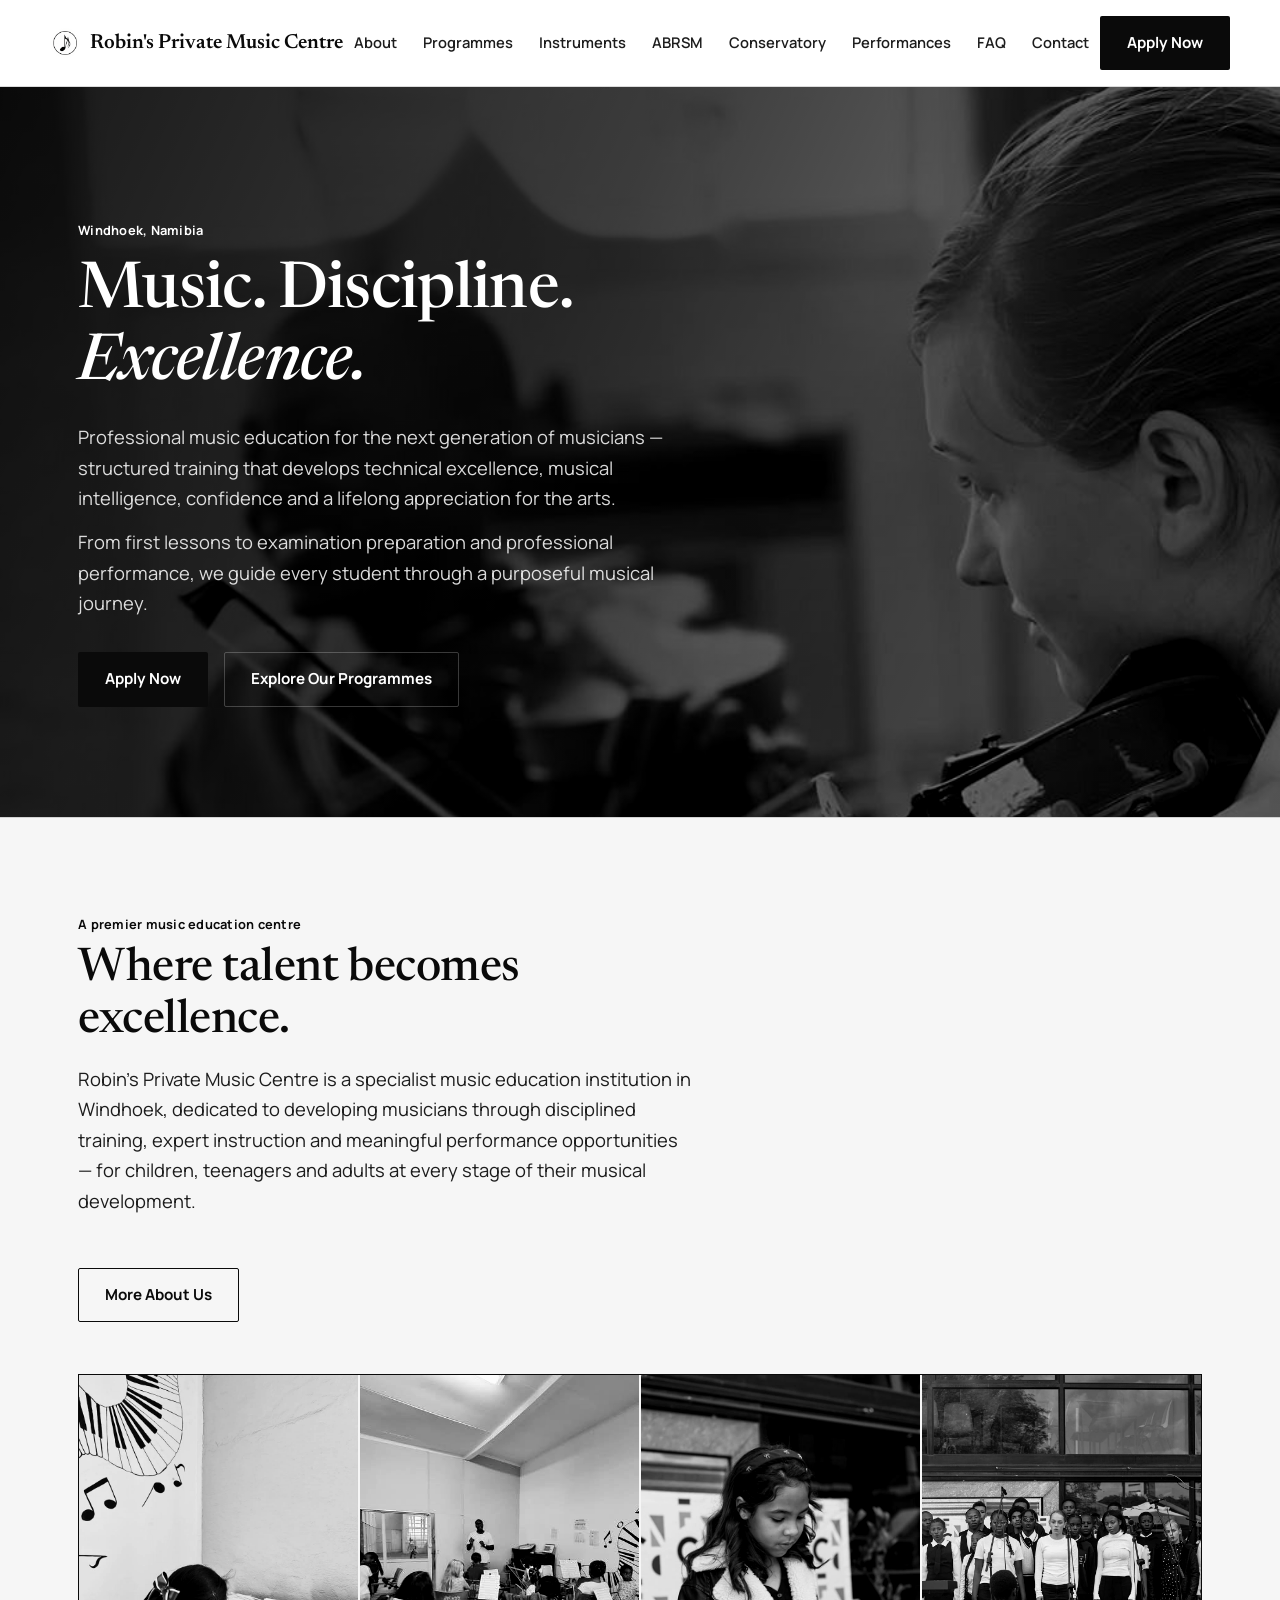
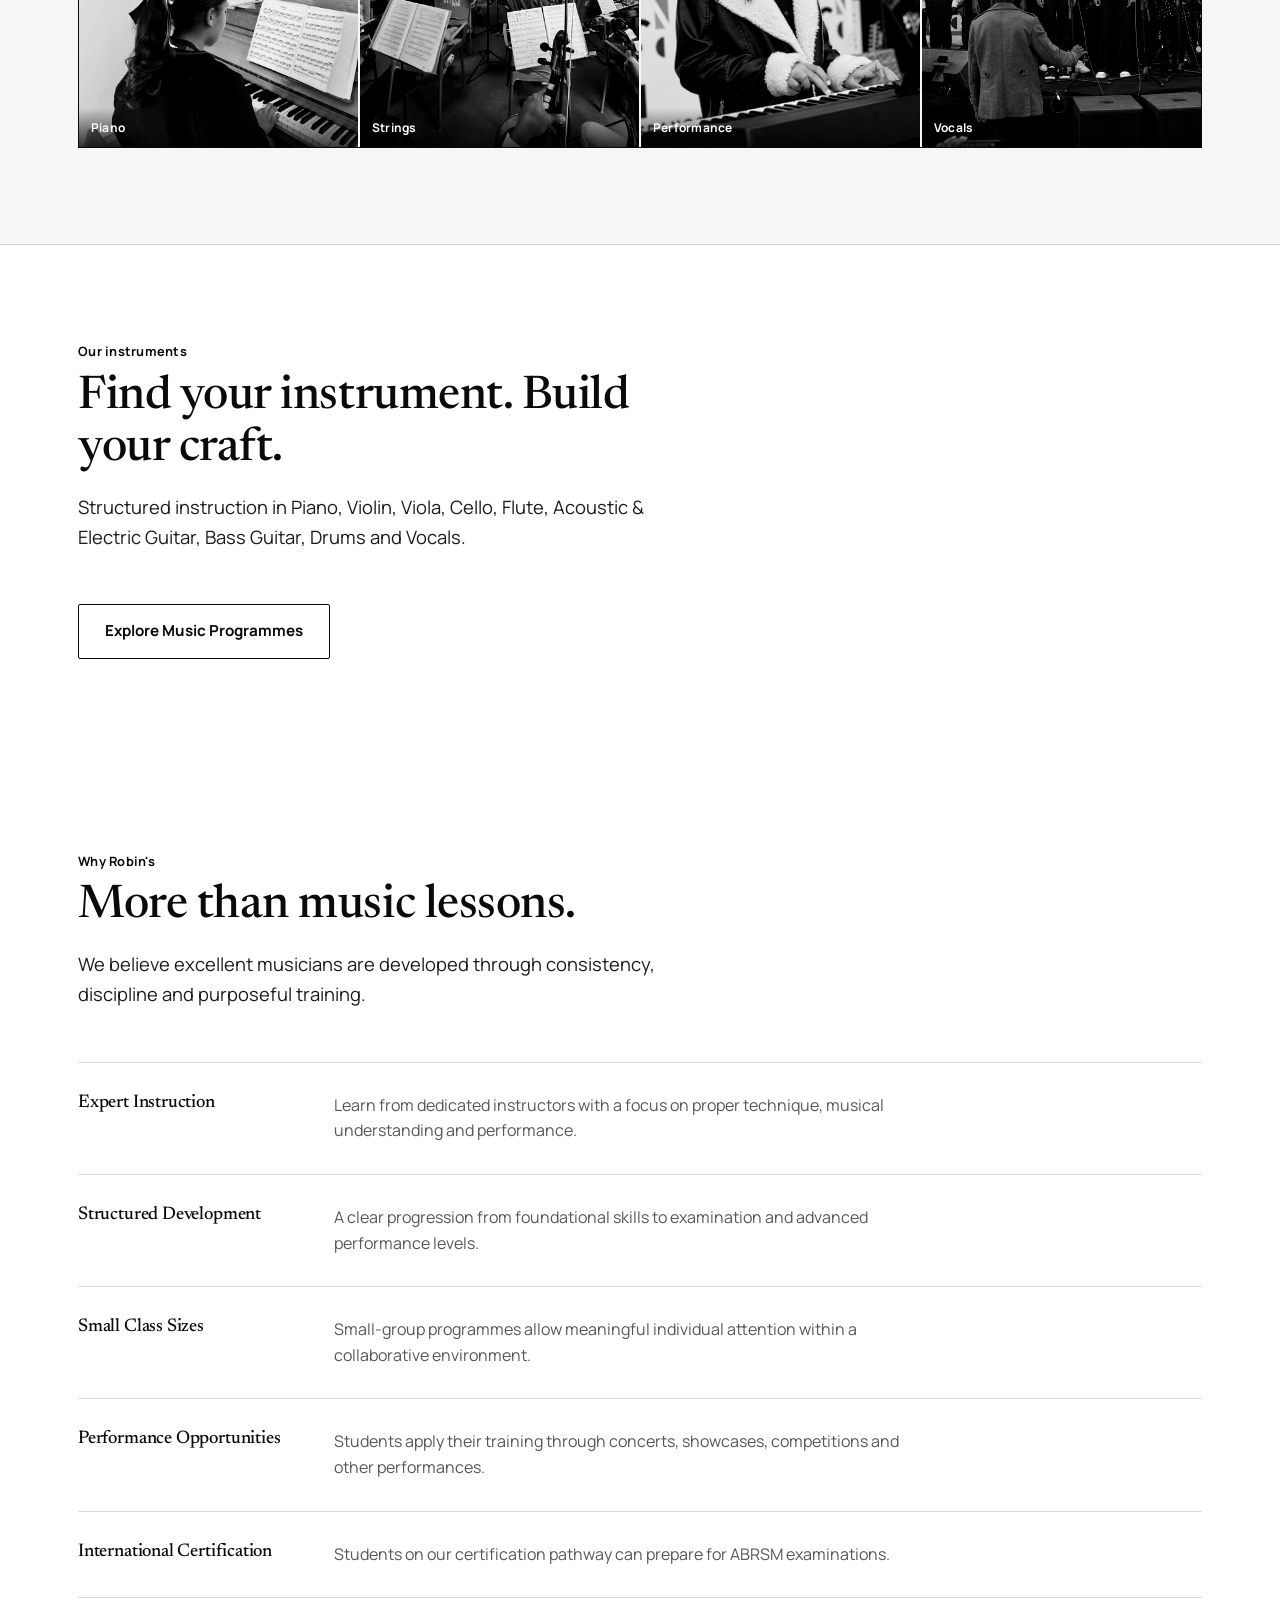
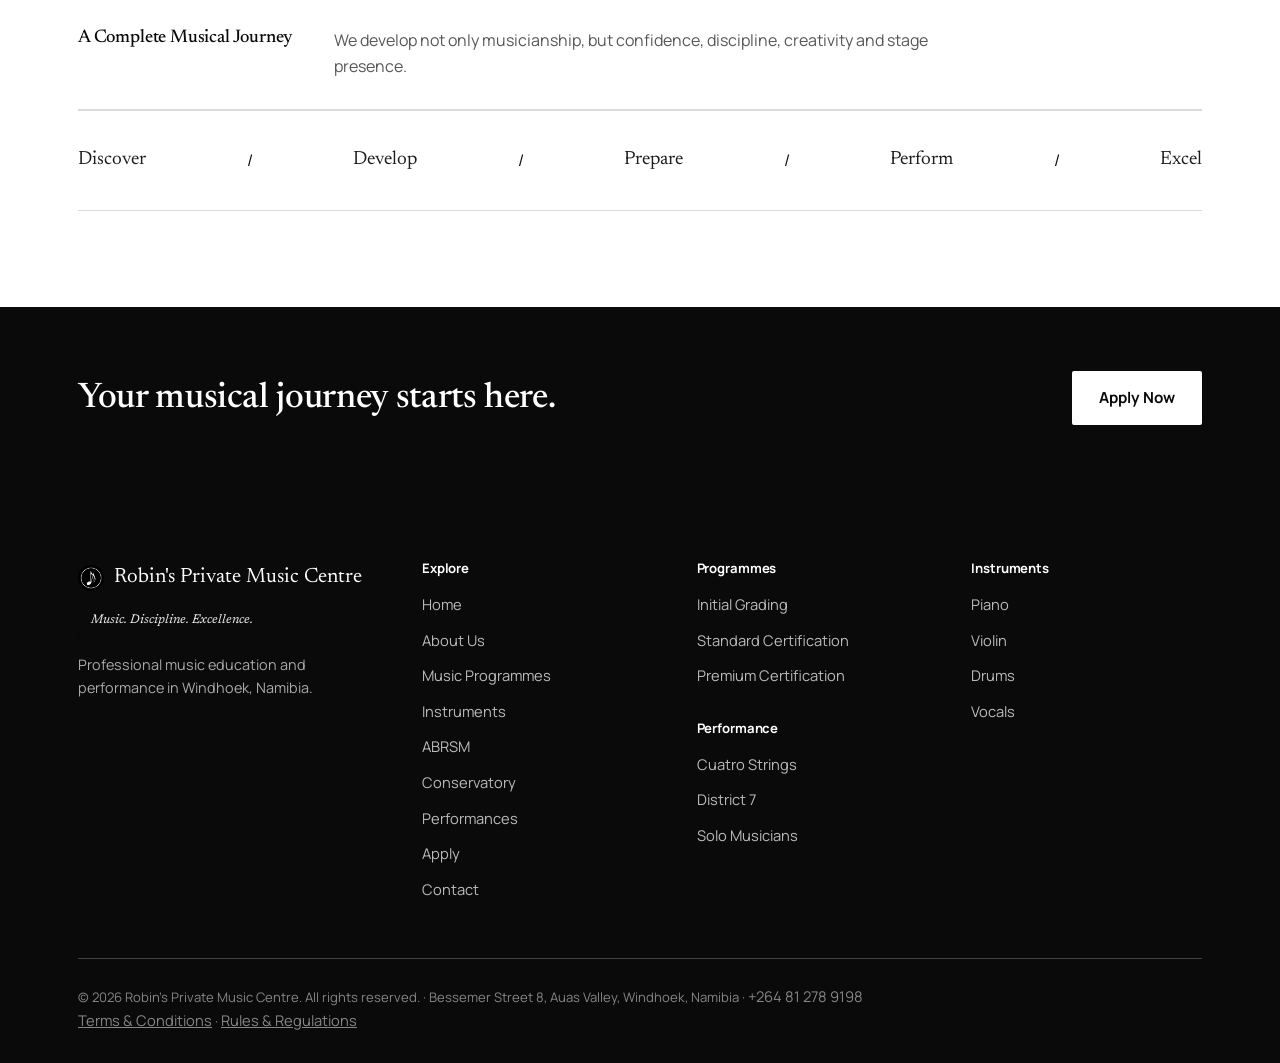
==== commit 9432d511: "Add files via upload" ====
--- a/index.html
+++ b/index.html
@@ -14,7 +14,7 @@
 <body>
 <header>
   <div class="wrap nav-row">
-    <a class="brand" href="index.html"><img class="logo-mark" src="images/logo-icon.jpg" alt="Robin's Private Music Centre logo">Robin's <em>Private Music Centre</em></a>
+    <a class="brand" href="index.html"><img class="logo-mark" src="images/logo-icon.jpg" alt="Robin's Private Music Centre logo"><span>Robin's <em>Private Music Centre</em></span></a>
     <button class="menu-toggle" id="menuToggle" aria-label="Toggle menu" aria-expanded="false">
       <span></span><span></span><span></span>
     </button>
@@ -38,21 +38,18 @@
 
 <main>
 
-  <section class="hero" id="home">
-    <div class="wrap hero-grid">
-      <div>
+  <section class="hero hero-photo-bg" id="home">
+    <div class="bg-layer"><img src="images/violin-duo-hero.jpg" alt="Students playing violin together at Robin's Private Music Centre"></div>
+    <div class="wrap">
+      <div style="max-width:640px;">
         <span class="eyebrow-label">Windhoek, Namibia</span>
         <h1 style="margin-top:14px;">Music. Discipline. <i>Excellence.</i></h1>
         <p class="lede" style="margin-top:20px;">Professional music education for the next generation of musicians — structured training that develops technical excellence, musical intelligence, confidence and a lifelong appreciation for the arts.</p>
         <p class="lede" style="margin-top:14px;">From first lessons to examination preparation and professional performance, we guide every student through a purposeful musical journey.</p>
         <div class="hero-actions">
           <a href="apply.html" class="btn btn-primary">Apply Now</a>
-          <a href="programmes.html" class="btn btn-outline">Explore Our Programmes</a>
+          <a href="programmes.html" class="btn btn-outline-light">Explore Our Programmes</a>
         </div>
-      </div>
-      <div class="hero-photo">
-        <img class="bw-photo" src="images/guitar-close-portrait.jpg" alt="Student playing acoustic guitar at Robin's Private Music Centre">
-        <div class="hero-badge"><img src="images/logo-icon.jpg" alt=""></div>
       </div>
     </div>
   </section>
@@ -67,9 +64,9 @@
       <a href="about.html" class="btn btn-outline">More About Us</a>
 
       <div class="photo-strip">
-        <figure><img class="bw-photo" src="images/piano-otto-bach.jpg" alt="Student practising piano"><figcaption>Piano</figcaption></figure>
-        <figure><img class="bw-photo" src="images/violin-ensemble-windows.jpg" alt="String ensemble rehearsal"><figcaption>Strings</figcaption></figure>
-        <figure><img class="bw-photo" src="images/duo-guitar-stage.jpg" alt="Guitar duo performing on stage"><figcaption>Guitar</figcaption></figure>
+        <figure><img class="bw-photo" src="images/piano-ribbon-mural.jpg" alt="Student practising piano"><figcaption>Piano</figcaption></figure>
+        <figure><img class="bw-photo" src="images/ensemble-room-wide.jpg" alt="String ensemble rehearsal"><figcaption>Strings</figcaption></figure>
+        <figure><img class="bw-photo" src="images/girl-keyboard-stage.jpg" alt="Student performing keyboard on stage"><figcaption>Performance</figcaption></figure>
         <figure><img class="bw-photo" src="images/choir-stage.jpg" alt="Choir performing on stage"><figcaption>Vocals</figcaption></figure>
       </div>
     </div>
@@ -125,7 +122,7 @@
   <div class="wrap">
     <div class="footer-grid">
       <div>
-        <div class="brand-foot"><img class="logo-mark" src="images/logo-icon.jpg" alt="Robin's Private Music Centre logo">Robin's Private Music Centre</div>
+        <div class="brand-foot"><img class="logo-mark" src="images/logo-icon.jpg" alt="Robin's Private Music Centre logo"><span>Robin's Private Music Centre</span></div>
         <p class="tag">Music. Discipline. Excellence.</p>
         <p style="font-size:0.9rem; max-width:32ch; color:rgba(255,255,255,0.65);">Professional music education and performance in Windhoek, Namibia.</p>
       </div>
@@ -168,7 +165,8 @@
       </div>
     </div>
     <div class="footer-bottom">
-      &copy; <span id="year"></span> Robin's Private Music Centre. All rights reserved. &middot; Bessemer Street 8, Auas Valley, Windhoek, Namibia &middot; <a href="tel:+264812789198" style="color:inherit;">+264 81 278 9198</a>
+      &copy; <span id="year"></span> Robin's Private Music Centre. All rights reserved. &middot; Bessemer Street 8, Auas Valley, Windhoek, Namibia &middot; <a href="tel:+264812789198" style="color:inherit;">+264 81 278 9198</a><br>
+      <a href="terms.html" style="color:inherit; text-decoration:underline;">Terms &amp; Conditions</a> &middot; <a href="rules.html" style="color:inherit; text-decoration:underline;">Rules &amp; Regulations</a>
     </div>
   </div>
 </footer>
--- a/css/styles.css
+++ b/css/styles.css
@@ -64,7 +64,7 @@
 /* Nav */
 header{
   position:sticky; top:0; z-index:50;
-  background:rgba(255,255,255,0.92); backdrop-filter:blur(8px);
+  background:rgba(255,255,255,0.96);
   border-bottom:1px solid var(--line);
 }
 .nav-row{display:flex; align-items:center; justify-content:space-between; padding:16px 0;}
@@ -323,6 +323,18 @@
 .hero-badge{position:absolute; bottom:16px; right:16px; width:56px; height:56px; background:#fff; border-radius:50%; display:flex; align-items:center; justify-content:center; box-shadow:0 4px 18px rgba(0,0,0,0.35);}
 .hero-badge img{width:34px; height:34px; object-fit:contain;}
 
+/* Full-bleed hero background photo (home) */
+.hero-photo-bg{position:relative; overflow:hidden; padding:130px 0 110px; color:#fff;}
+.hero-photo-bg .bg-layer{position:absolute; inset:0; z-index:0;}
+.hero-photo-bg .bg-layer img{width:100%; height:100%; object-fit:cover; object-position:center 25%; filter:grayscale(100%) contrast(1.2) brightness(0.7);}
+.hero-photo-bg .bg-layer::after{content:''; position:absolute; inset:0; background:linear-gradient(115deg, rgba(0,0,0,0.82) 0%, rgba(0,0,0,0.55) 42%, rgba(0,0,0,0.2) 75%);}
+.hero-photo-bg .wrap{position:relative; z-index:1;}
+.hero-photo-bg .eyebrow-label{color:#fff;}
+.hero-photo-bg .lede{color:rgba(255,255,255,0.85);}
+.hero-photo-bg h1{color:#fff;}
+.hero-photo-bg h1 i{color:#fff;}
+@media (max-width:640px){ .hero-photo-bg{padding:90px 0 70px;} }
+
 /* Photo strip grid (home) */
 .photo-strip{display:grid; grid-template-columns:repeat(4,1fr); gap:2px; margin-top:52px; border:1px solid var(--ink);}
 .photo-strip figure{margin:0; position:relative; aspect-ratio:3/4; overflow:hidden; background:var(--ink);}
